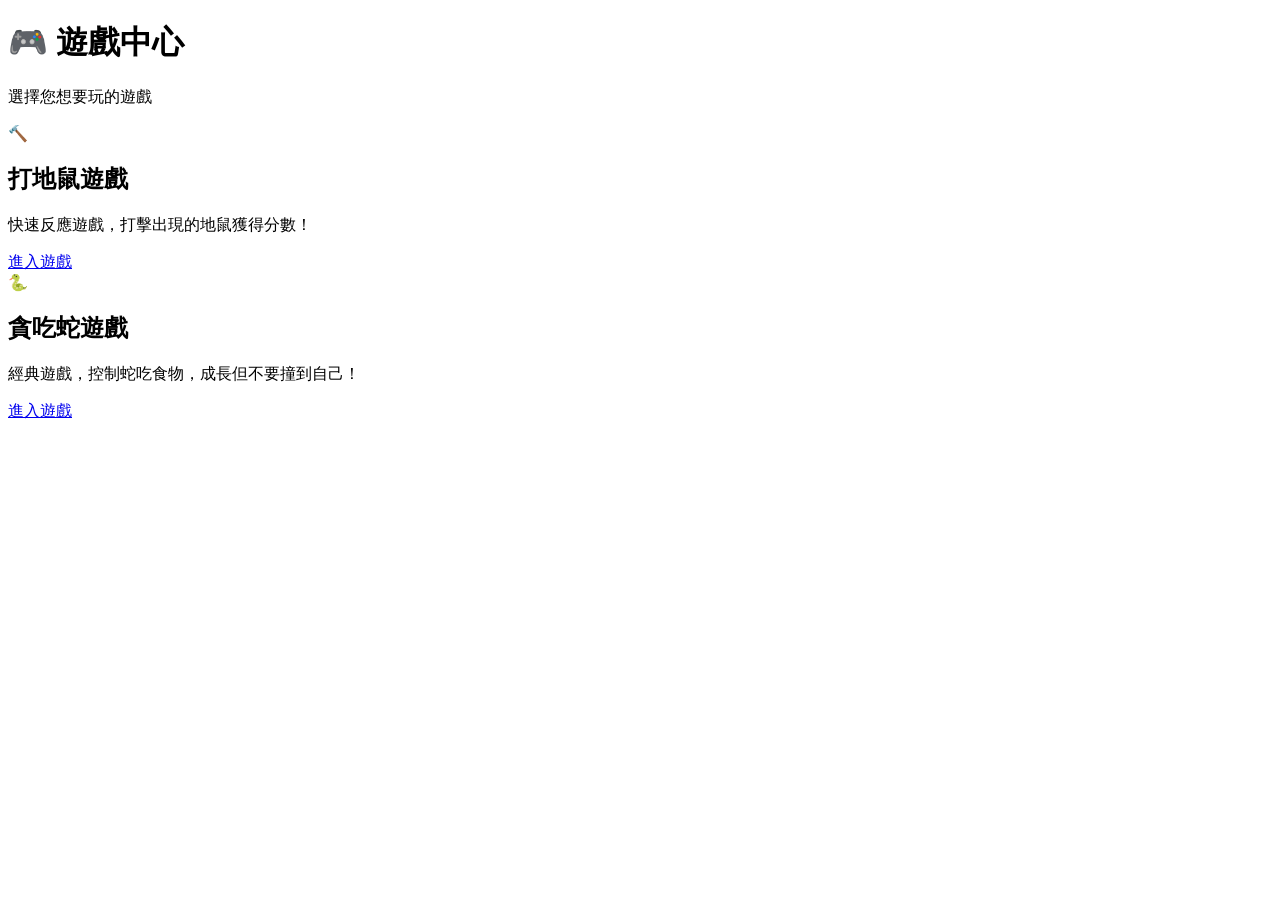
==== index.html @ 68aa4e0b "Add files via upload" ====
<!DOCTYPE html>
<html lang="zh-TW">
<head>
    <meta charset="UTF-8">
    <meta name="viewport" content="width=device-width, initial-scale=1.0">
    <title>遊戲選擇</title>
    <link rel="stylesheet" href="style.css">
</head>
<body>
    <div class="container">
        <h1>🎮 遊戲中心</h1>
        <p class="intro">選擇您想要玩的遊戲</p>
        
        <div class="games-grid">
            <div class="game-card">
                <div class="game-icon">🔨</div>
                <h2>打地鼠遊戲</h2>
                <p>快速反應遊戲，打擊出現的地鼠獲得分數！</p>
                <a href="/1" class="btn">進入遊戲</a>
            </div>
            
            <div class="game-card">
                <div class="game-icon">🐍</div>
                <h2>貪吃蛇遊戲</h2>
                <p>經典遊戲，控制蛇吃食物，成長但不要撞到自己！</p>
                <a href="/2" class="btn">進入遊戲</a>
            </div>
        </div>
    </div>
</body>
</html>
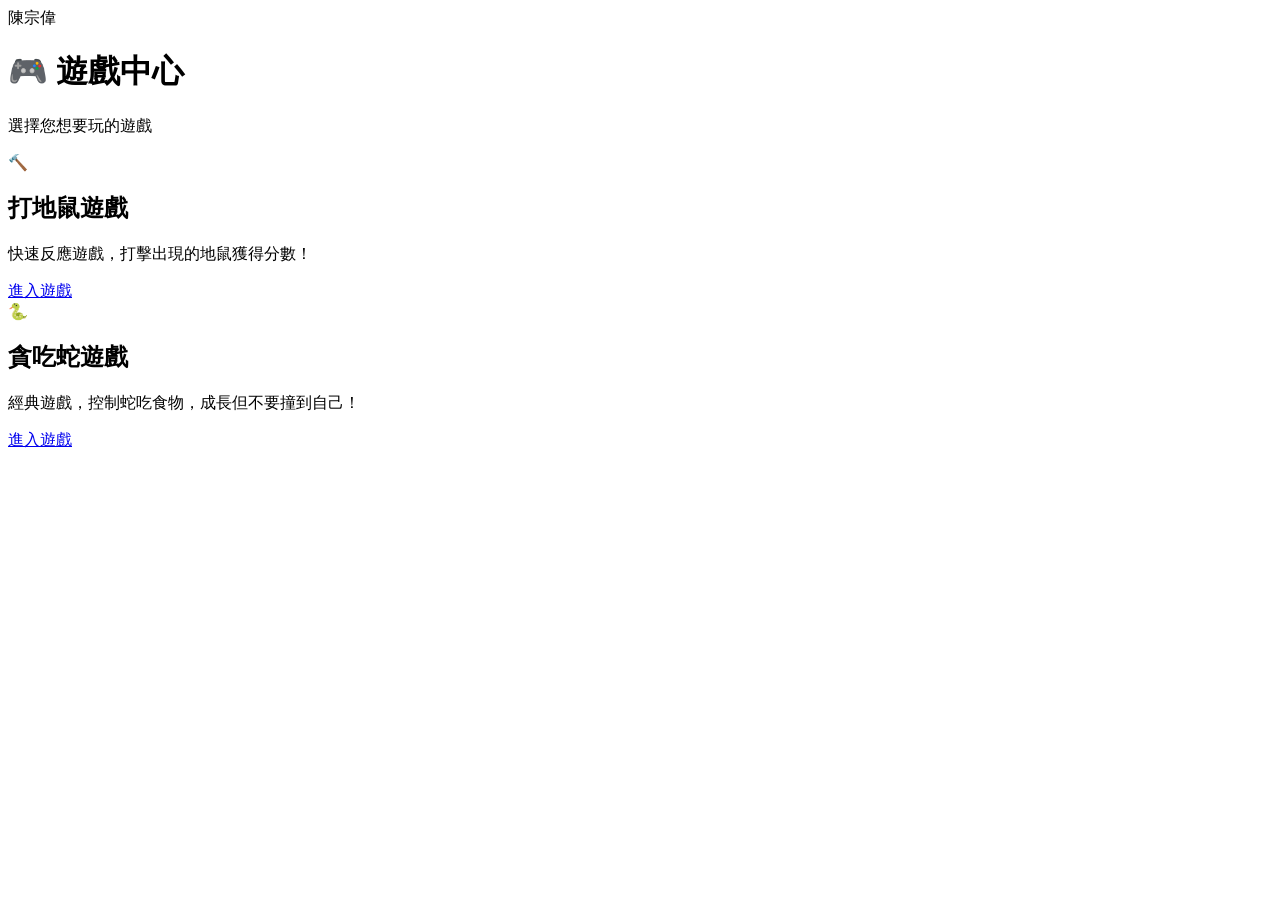
==== commit 9454a878: "Add files via upload" ====
--- a/index.html
+++ b/index.html
@@ -7,23 +7,30 @@
     <link rel="stylesheet" href="style.css">
 </head>
 <body>
+    <div class="name-scroll">陳宗偉</div>
     <div class="container">
         <h1>🎮 遊戲中心</h1>
         <p class="intro">選擇您想要玩的遊戲</p>
         
         <div class="games-grid">
-            <div class="game-card">
-                <div class="game-icon">🔨</div>
-                <h2>打地鼠遊戲</h2>
-                <p>快速反應遊戲，打擊出現的地鼠獲得分數！</p>
-                <a href="/1" class="btn">進入遊戲</a>
+            <div class="game-card game-card-1">
+                <div class="card-background"></div>
+                <div class="card-content">
+                    <div class="game-icon">🔨</div>
+                    <h2>打地鼠遊戲</h2>
+                    <p>快速反應遊戲，打擊出現的地鼠獲得分數！</p>
+                    <a href="/1" class="btn">進入遊戲</a>
+                </div>
             </div>
             
-            <div class="game-card">
-                <div class="game-icon">🐍</div>
-                <h2>貪吃蛇遊戲</h2>
-                <p>經典遊戲，控制蛇吃食物，成長但不要撞到自己！</p>
-                <a href="/2" class="btn">進入遊戲</a>
+            <div class="game-card game-card-2">
+                <div class="card-background"></div>
+                <div class="card-content">
+                    <div class="game-icon">🐍</div>
+                    <h2>貪吃蛇遊戲</h2>
+                    <p>經典遊戲，控制蛇吃食物，成長但不要撞到自己！</p>
+                    <a href="/2" class="btn">進入遊戲</a>
+                </div>
             </div>
         </div>
     </div>
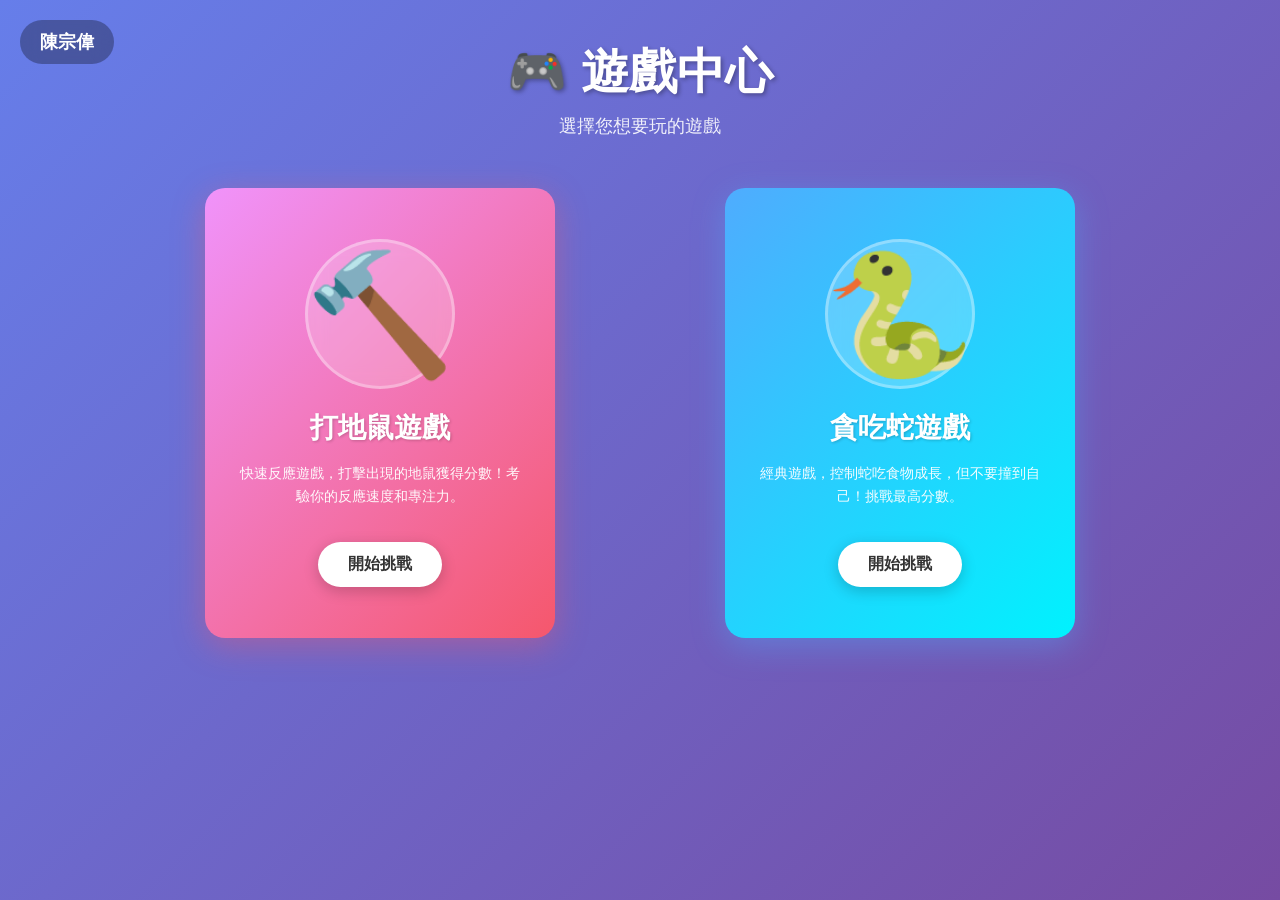
==== commit 429e71fb: "fgdfgfd" ====
--- a/index.html
+++ b/index.html
@@ -18,8 +18,8 @@
                 <div class="card-content">
                     <div class="game-icon">🔨</div>
                     <h2>打地鼠遊戲</h2>
-                    <p>快速反應遊戲，打擊出現的地鼠獲得分數！</p>
-                    <a href="/1" class="btn">進入遊戲</a>
+                    <p>快速反應遊戲，打擊出現的地鼠獲得分數！考驗你的反應速度和專注力。</p>
+                    <a href="https://st0104292-create.github.io/1/" class="btn">開始挑戰</a>
                 </div>
             </div>
             
@@ -28,8 +28,8 @@
                 <div class="card-content">
                     <div class="game-icon">🐍</div>
                     <h2>貪吃蛇遊戲</h2>
-                    <p>經典遊戲，控制蛇吃食物，成長但不要撞到自己！</p>
-                    <a href="/2" class="btn">進入遊戲</a>
+                    <p>經典遊戲，控制蛇吃食物成長，但不要撞到自己！挑戰最高分數。</p>
+                    <a href="https://st0104292-create.github.io/2/" class="btn">開始挑戰</a>
                 </div>
             </div>
         </div>
--- a/style.css
+++ b/style.css
@@ -0,0 +1,206 @@
+* {
+    margin: 0;
+    padding: 0;
+    box-sizing: border-box;
+}
+
+body {
+    font-family: 'Segoe UI', Tahoma, Geneva, Verdana, sans-serif;
+    background: linear-gradient(135deg, #667eea 0%, #764ba2 100%);
+    min-height: 100vh;
+    padding: 40px 20px;
+}
+
+.name-scroll {
+    position: fixed;
+    top: 20px;
+    left: 20px;
+    font-size: 18px;
+    font-weight: bold;
+    color: white;
+    background: rgba(0, 0, 0, 0.3);
+    padding: 10px 20px;
+    border-radius: 50px;
+    backdrop-filter: blur(10px);
+}
+
+.container {
+    max-width: 1000px;
+    margin: 0 auto;
+}
+
+h1 {
+    text-align: center;
+    color: white;
+    font-size: 48px;
+    margin-bottom: 10px;
+    text-shadow: 2px 2px 4px rgba(0, 0, 0, 0.3);
+}
+
+.intro {
+    text-align: center;
+    color: rgba(255, 255, 255, 0.9);
+    font-size: 18px;
+    margin-bottom: 50px;
+}
+
+.games-grid {
+    display: grid;
+    grid-template-columns: repeat(auto-fit, minmax(320px, 1fr));
+    gap: 40px;
+    justify-items: center;
+}
+
+.game-card {
+    position: relative;
+    width: 100%;
+    max-width: 350px;
+    height: 450px;
+    perspective: 1000px;
+}
+
+.card-background {
+    position: absolute;
+    width: 100%;
+    height: 100%;
+    border-radius: 20px;
+    z-index: 1;
+}
+
+.game-card-1 .card-background {
+    background: linear-gradient(135deg, #f093fb 0%, #f5576c 100%);
+    box-shadow: 0 8px 32px rgba(245, 87, 108, 0.4);
+}
+
+.game-card-2 .card-background {
+    background: linear-gradient(135deg, #4facfe 0%, #00f2fe 100%);
+    box-shadow: 0 8px 32px rgba(79, 172, 254, 0.4);
+}
+
+.card-content {
+    position: relative;
+    z-index: 2;
+    width: 100%;
+    height: 100%;
+    display: flex;
+    flex-direction: column;
+    align-items: center;
+    justify-content: center;
+    padding: 40px 30px;
+    color: white;
+    text-align: center;
+    transition: transform 0.3s ease;
+}
+
+.game-card:hover .card-content {
+    transform: translateY(-10px);
+}
+
+.game-icon {
+    font-size: 120px;
+    margin-bottom: 20px;
+    display: flex;
+    align-items: center;
+    justify-content: center;
+    width: 150px;
+    height: 150px;
+    background: rgba(255, 255, 255, 0.2);
+    border-radius: 50%;
+    line-height: 150px;
+    backdrop-filter: blur(10px);
+    border: 3px solid rgba(255, 255, 255, 0.3);
+}
+
+.card-content h2 {
+    font-size: 28px;
+    margin-bottom: 15px;
+    font-weight: bold;
+    text-shadow: 1px 1px 3px rgba(0, 0, 0, 0.2);
+}
+
+.card-content p {
+    font-size: 14px;
+    margin-bottom: 25px;
+    line-height: 1.6;
+    opacity: 0.95;
+}
+
+.btn {
+    display: inline-block;
+    padding: 12px 30px;
+    background: white;
+    color: #333;
+    text-decoration: none;
+    border-radius: 50px;
+    font-weight: bold;
+    transition: all 0.3s ease;
+    box-shadow: 0 4px 15px rgba(0, 0, 0, 0.2);
+    cursor: pointer;
+    border: none;
+    font-size: 16px;
+    margin-top: 10px;
+}
+
+.btn:hover {
+    transform: translateY(-3px);
+    box-shadow: 0 6px 20px rgba(0, 0, 0, 0.3);
+}
+
+.btn:active {
+    transform: translateY(-1px);
+}
+
+@media (max-width: 768px) {
+    h1 {
+        font-size: 36px;
+    }
+
+    .games-grid {
+        grid-template-columns: 1fr;
+        gap: 30px;
+    }
+
+    .game-card {
+        max-width: 100%;
+        height: 400px;
+    }
+
+    .game-icon {
+        font-size: 100px;
+        width: 130px;
+        height: 130px;
+        line-height: 130px;
+    }
+}
+
+@media (max-width: 480px) {
+    body {
+        padding: 20px 15px;
+    }
+
+    h1 {
+        font-size: 28px;
+    }
+
+    .intro {
+        font-size: 14px;
+    }
+
+    .game-card {
+        height: 350px;
+        padding: 20px;
+    }
+
+    .card-content h2 {
+        font-size: 22px;
+    }
+
+    .card-content p {
+        font-size: 12px;
+    }
+
+    .btn {
+        padding: 10px 20px;
+        font-size: 14px;
+    }
+}
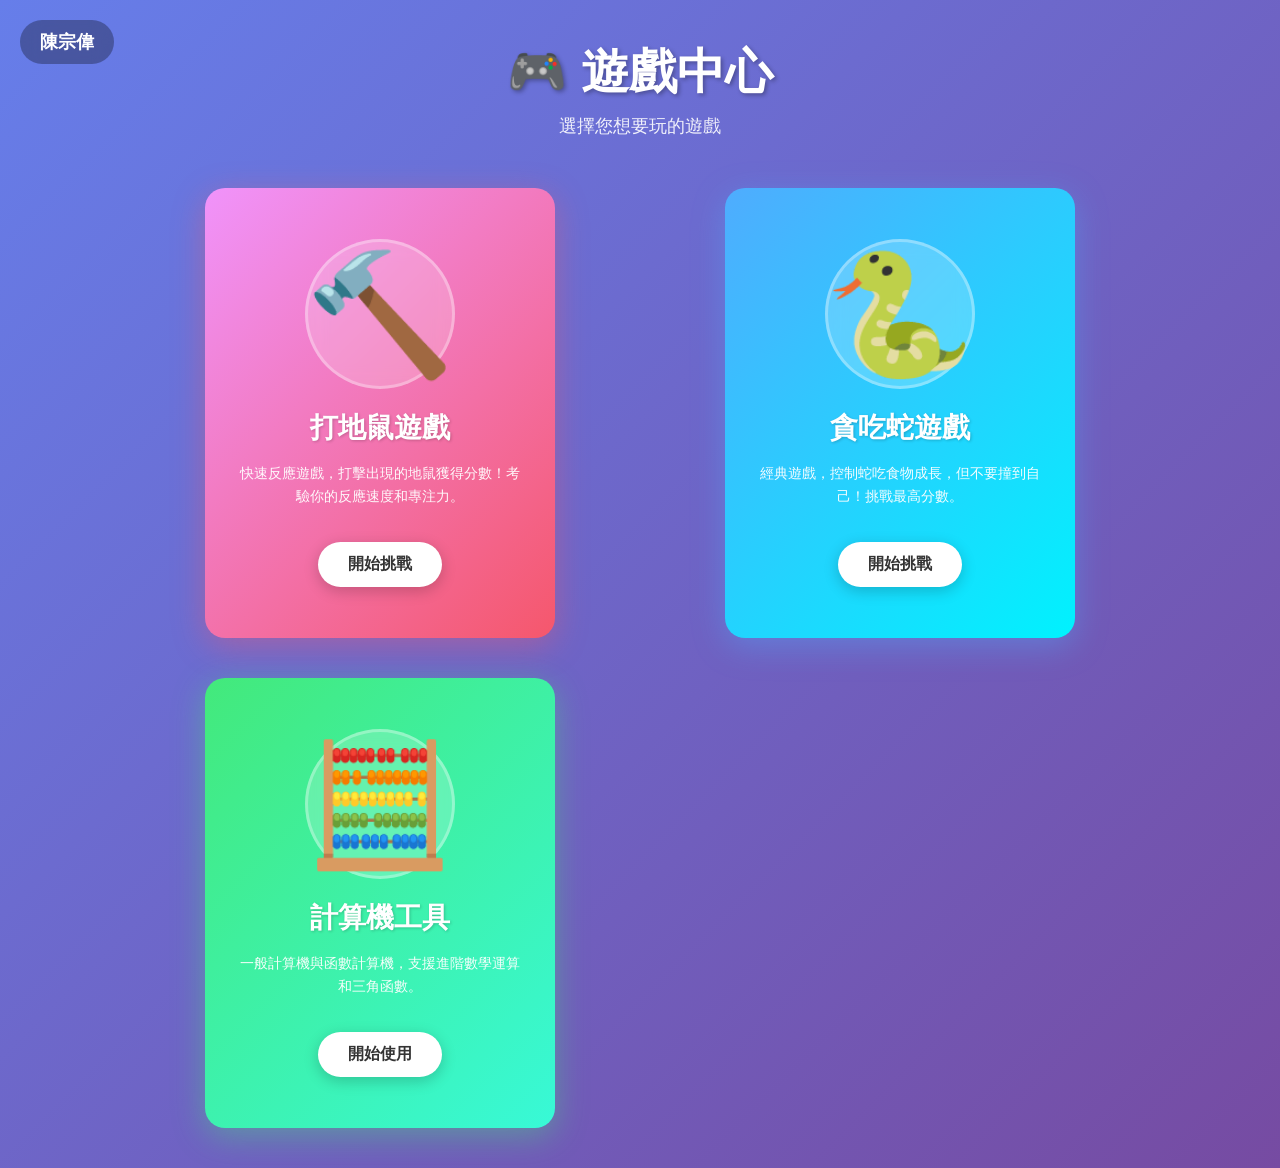
==== commit 0bf2eaf2: "21.2" ====
--- a/index.html
+++ b/index.html
@@ -32,6 +32,16 @@
                     <a href="https://st0104292-create.github.io/2/" class="btn">開始挑戰</a>
                 </div>
             </div>
+
+            <div class="game-card game-card-3">
+                <div class="card-background"></div>
+                <div class="card-content">
+                    <div class="game-icon">🧮</div>
+                    <h2>計算機工具</h2>
+                    <p>一般計算機與函數計算機，支援進階數學運算和三角函數。</p>
+                    <a href="https://st0104292-create.github.io/3/" class="btn">開始使用</a>
+                </div>
+            </div>
         </div>
     </div>
 </body>
--- a/style.css
+++ b/style.css
@@ -75,6 +75,11 @@
 .game-card-2 .card-background {
     background: linear-gradient(135deg, #4facfe 0%, #00f2fe 100%);
     box-shadow: 0 8px 32px rgba(79, 172, 254, 0.4);
+}
+
+.game-card-3 .card-background {
+    background: linear-gradient(135deg, #43e97b 0%, #38f9d7 100%);
+    box-shadow: 0 8px 32px rgba(67, 233, 123, 0.4);
 }
 
 .card-content {
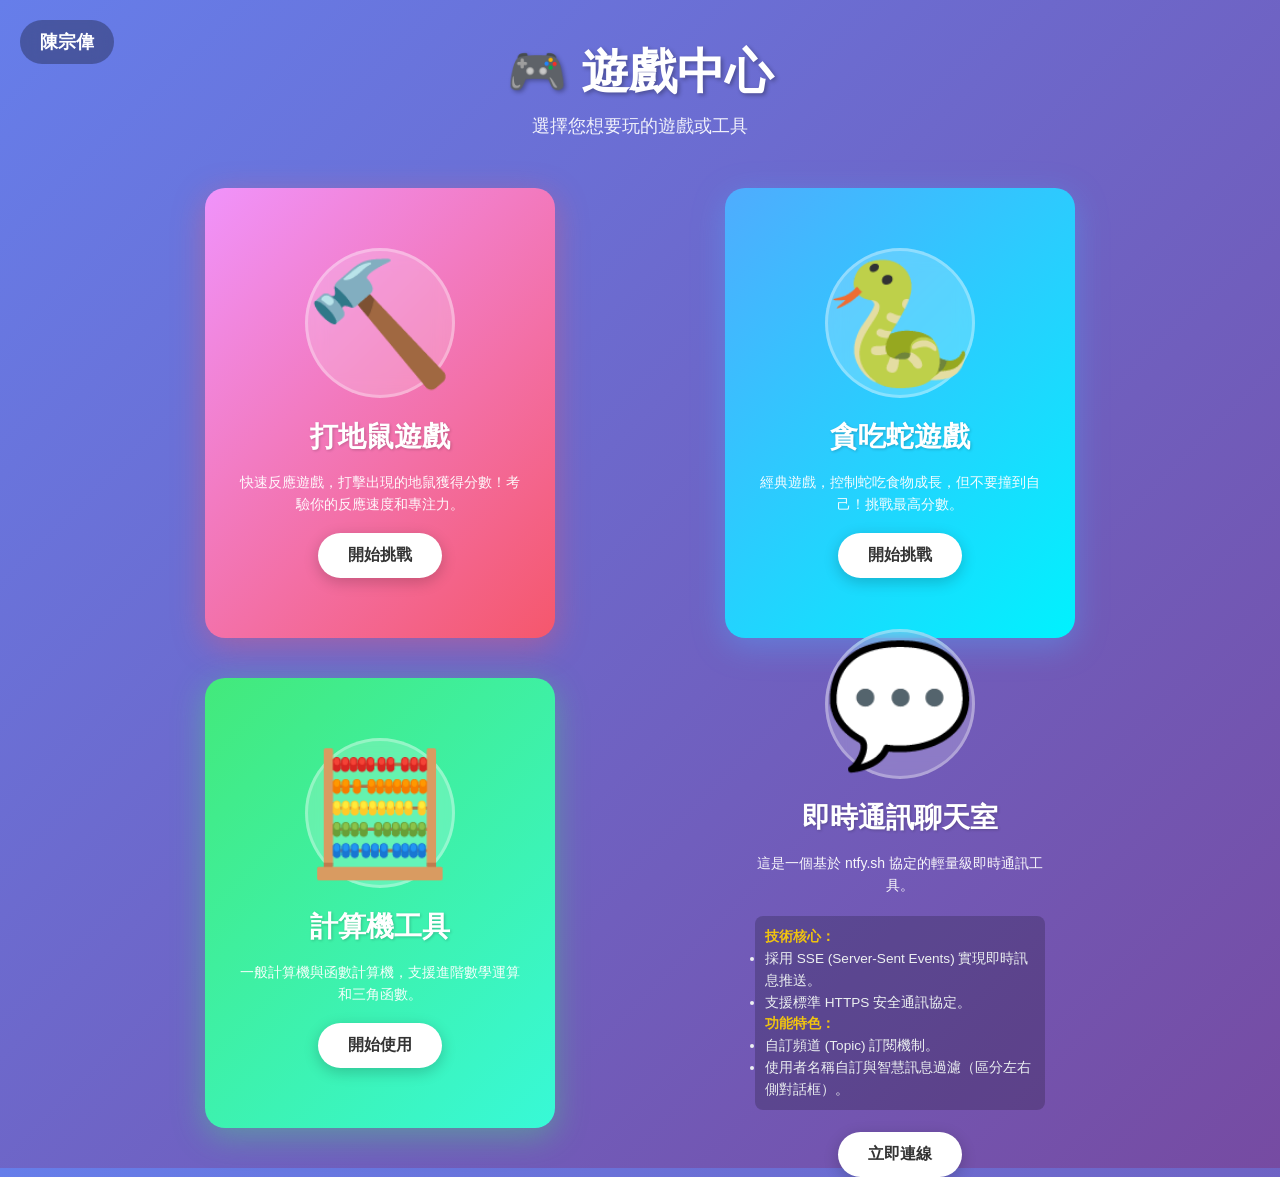
==== commit 4cef0dd5: "Add files via upload" ====
--- a/index.html
+++ b/index.html
@@ -1,48 +1,92 @@
-<!DOCTYPE html>
-<html lang="zh-TW">
-<head>
-    <meta charset="UTF-8">
-    <meta name="viewport" content="width=device-width, initial-scale=1.0">
-    <title>遊戲選擇</title>
-    <link rel="stylesheet" href="style.css">
-</head>
-<body>
-    <div class="name-scroll">陳宗偉</div>
-    <div class="container">
-        <h1>🎮 遊戲中心</h1>
-        <p class="intro">選擇您想要玩的遊戲</p>
-        
-        <div class="games-grid">
-            <div class="game-card game-card-1">
-                <div class="card-background"></div>
-                <div class="card-content">
-                    <div class="game-icon">🔨</div>
-                    <h2>打地鼠遊戲</h2>
-                    <p>快速反應遊戲，打擊出現的地鼠獲得分數！考驗你的反應速度和專注力。</p>
-                    <a href="https://st0104292-create.github.io/1/" class="btn">開始挑戰</a>
-                </div>
-            </div>
-            
-            <div class="game-card game-card-2">
-                <div class="card-background"></div>
-                <div class="card-content">
-                    <div class="game-icon">🐍</div>
-                    <h2>貪吃蛇遊戲</h2>
-                    <p>經典遊戲，控制蛇吃食物成長，但不要撞到自己！挑戰最高分數。</p>
-                    <a href="https://st0104292-create.github.io/2/" class="btn">開始挑戰</a>
-                </div>
-            </div>
-
-            <div class="game-card game-card-3">
-                <div class="card-background"></div>
-                <div class="card-content">
-                    <div class="game-icon">🧮</div>
-                    <h2>計算機工具</h2>
-                    <p>一般計算機與函數計算機，支援進階數學運算和三角函數。</p>
-                    <a href="https://st0104292-create.github.io/3/" class="btn">開始使用</a>
-                </div>
-            </div>
-        </div>
-    </div>
-</body>
-</html>
+<!DOCTYPE html>
+<html lang="zh-TW">
+<head>
+    <meta charset="UTF-8">
+    <meta name="viewport" content="width=device-width, initial-scale=1.0">
+    <title>遊戲中心 - Designed by 陳宗偉</title>
+    <link rel="stylesheet" href="style.css">
+    <style>
+        /* 為了確保新卡片顯示美觀，這裡補充一些針對聊天室卡片的優化樣式 */
+        .game-description {
+            text-align: left;
+            font-size: 0.85em;
+            color: #ecf0f1; /* 假設背景較深，使用淺色字 */
+            margin: 12px 0;
+            line-height: 1.6;
+            background: rgba(0, 0, 0, 0.2);
+            padding: 10px;
+            border-radius: 8px;
+        }
+        .game-description strong {
+            color: #f1c40f;
+        }
+        /* 讓文字在卡片內不要太擁擠 */
+        .card-content p {
+            margin-bottom: 8px;
+        }
+    </style>
+</head>
+<body>
+    <div class="name-scroll">陳宗偉</div>
+    <div class="container">
+        <h1>🎮 遊戲中心</h1>
+        <p class="intro">選擇您想要玩的遊戲或工具</p>
+        
+        <div class="games-grid">
+            <div class="game-card game-card-1">
+                <div class="card-background"></div>
+                <div class="card-content">
+                    <div class="game-icon">🔨</div>
+                    <h2>打地鼠遊戲</h2>
+                    <p>快速反應遊戲，打擊出現的地鼠獲得分數！考驗你的反應速度和專注力。</p>
+                    <a href="https://st0104292-create.github.io/1/" class="btn">開始挑戰</a>
+                </div>
+            </div>
+            
+            <div class="game-card game-card-2">
+                <div class="card-background"></div>
+                <div class="card-content">
+                    <div class="game-icon">🐍</div>
+                    <h2>貪吃蛇遊戲</h2>
+                    <p>經典遊戲，控制蛇吃食物成長，但不要撞到自己！挑戰最高分數。</p>
+                    <a href="https://st0104292-create.github.io/2/" class="btn">開始挑戰</a>
+                </div>
+            </div>
+
+            <div class="game-card game-card-3">
+                <div class="card-background"></div>
+                <div class="card-content">
+                    <div class="game-icon">🧮</div>
+                    <h2>計算機工具</h2>
+                    <p>一般計算機與函數計算機，支援進階數學運算和三角函數。</p>
+                    <a href="https://st0104292-create.github.io/3/" class="btn">開始使用</a>
+                </div>
+            </div>
+
+            <div class="game-card game-card-4">
+                <div class="card-background"></div>
+                <div class="card-content">
+                    <div class="game-icon">💬</div>
+                    <h2>即時通訊聊天室</h2>
+                    <p>這是一個基於 ntfy.sh 協定的輕量級即時通訊工具。</p>
+                    
+                    <div class="game-description">
+                        <strong>技術核心：</strong>
+                        <ul>
+                            <li>採用 SSE (Server-Sent Events) 實現即時訊息推送。</li>
+                            <li>支援標準 HTTPS 安全通訊協定。</li>
+                        </ul>
+                        <strong>功能特色：</strong>
+                        <ul>
+                            <li>自訂頻道 (Topic) 訂閱機制。</li>
+                            <li>使用者名稱自訂與智慧訊息過濾（區分左右側對話框）。</li>
+                        </ul>
+                    </div>
+                    
+                    <a href="https://st0104292-create.github.io/4/" class="btn">立即連線</a>
+                </div>
+            </div>
+        </div>
+    </div>
+</body>
+</html>
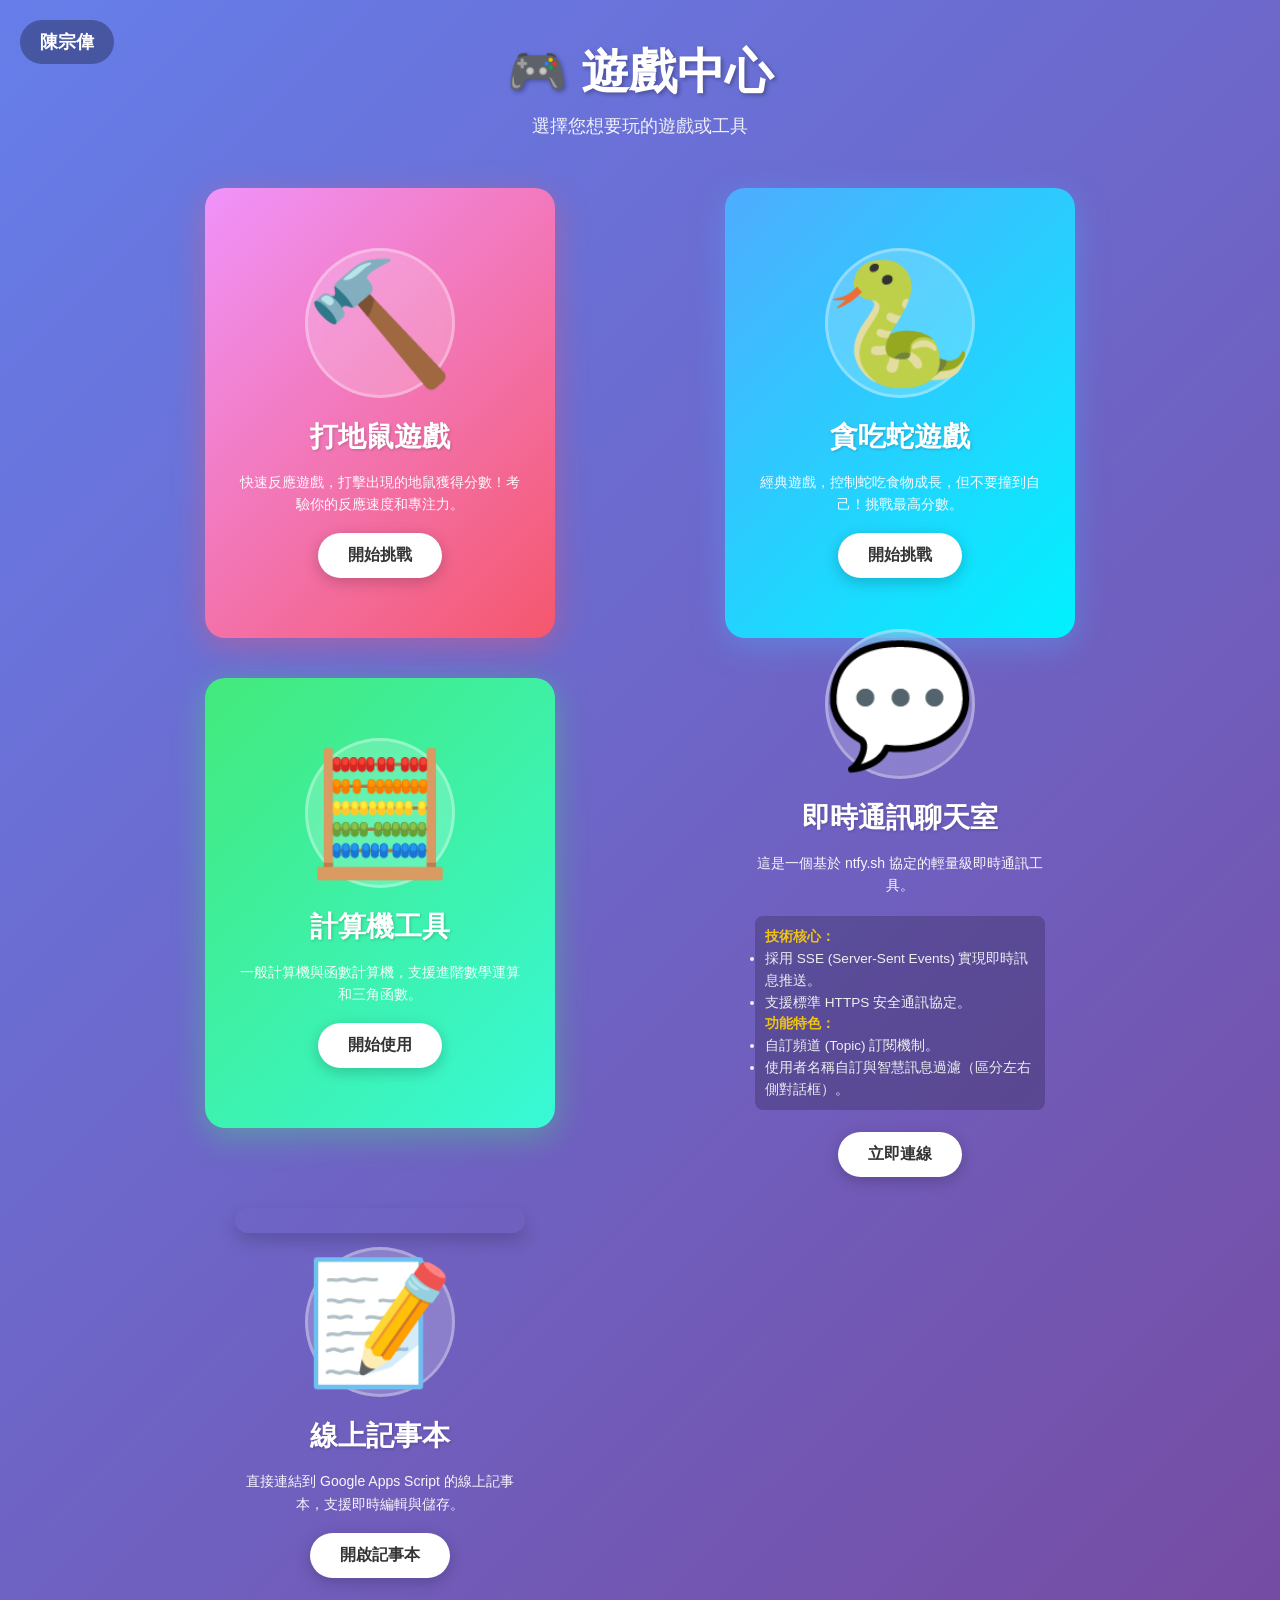
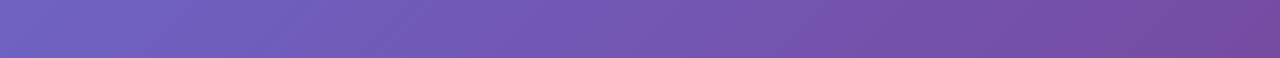
==== commit cc982309: "Add files via upload" ====
--- a/index.html
+++ b/index.html
@@ -19,6 +19,15 @@
         }
         .game-description strong {
             color: #f1c40f;
+        }
+        .game-thumbnail {
+            width: 100%;
+            height: 150px;
+            border-radius: 16px;
+            background-size: cover;
+            background-position: center;
+            margin-bottom: 14px;
+            box-shadow: 0 8px 18px rgba(0, 0, 0, 0.18);
         }
         /* 讓文字在卡片內不要太擁擠 */
         .card-content p {
@@ -86,6 +95,17 @@
                     <a href="https://st0104292-create.github.io/4/" class="btn">立即連線</a>
                 </div>
             </div>
+
+            <div class="game-card game-card-5">
+                <div class="card-background"></div>
+                <div class="card-content">
+                    <div class="game-thumbnail" style="background-image: url('https://via.placeholder.com/400x240?text=%E8%A8%98%E4%BA%8B%E6%9C%AC');"></div>
+                    <div class="game-icon">📝</div>
+                    <h2>線上記事本</h2>
+                    <p>直接連結到 Google Apps Script 的線上記事本，支援即時編輯與儲存。</p>
+                    <a href="https://script.google.com/macros/s/AKfycbylWCXxdBPLrlRTkf1Fg1-TV46JmjO30AJDLdYhVU7yuaPwx3IeX0aiEd6sHK3cObaG/exec" class="btn" target="_blank" rel="noopener">開啟記事本</a>
+                </div>
+            </div>
         </div>
     </div>
 </body>
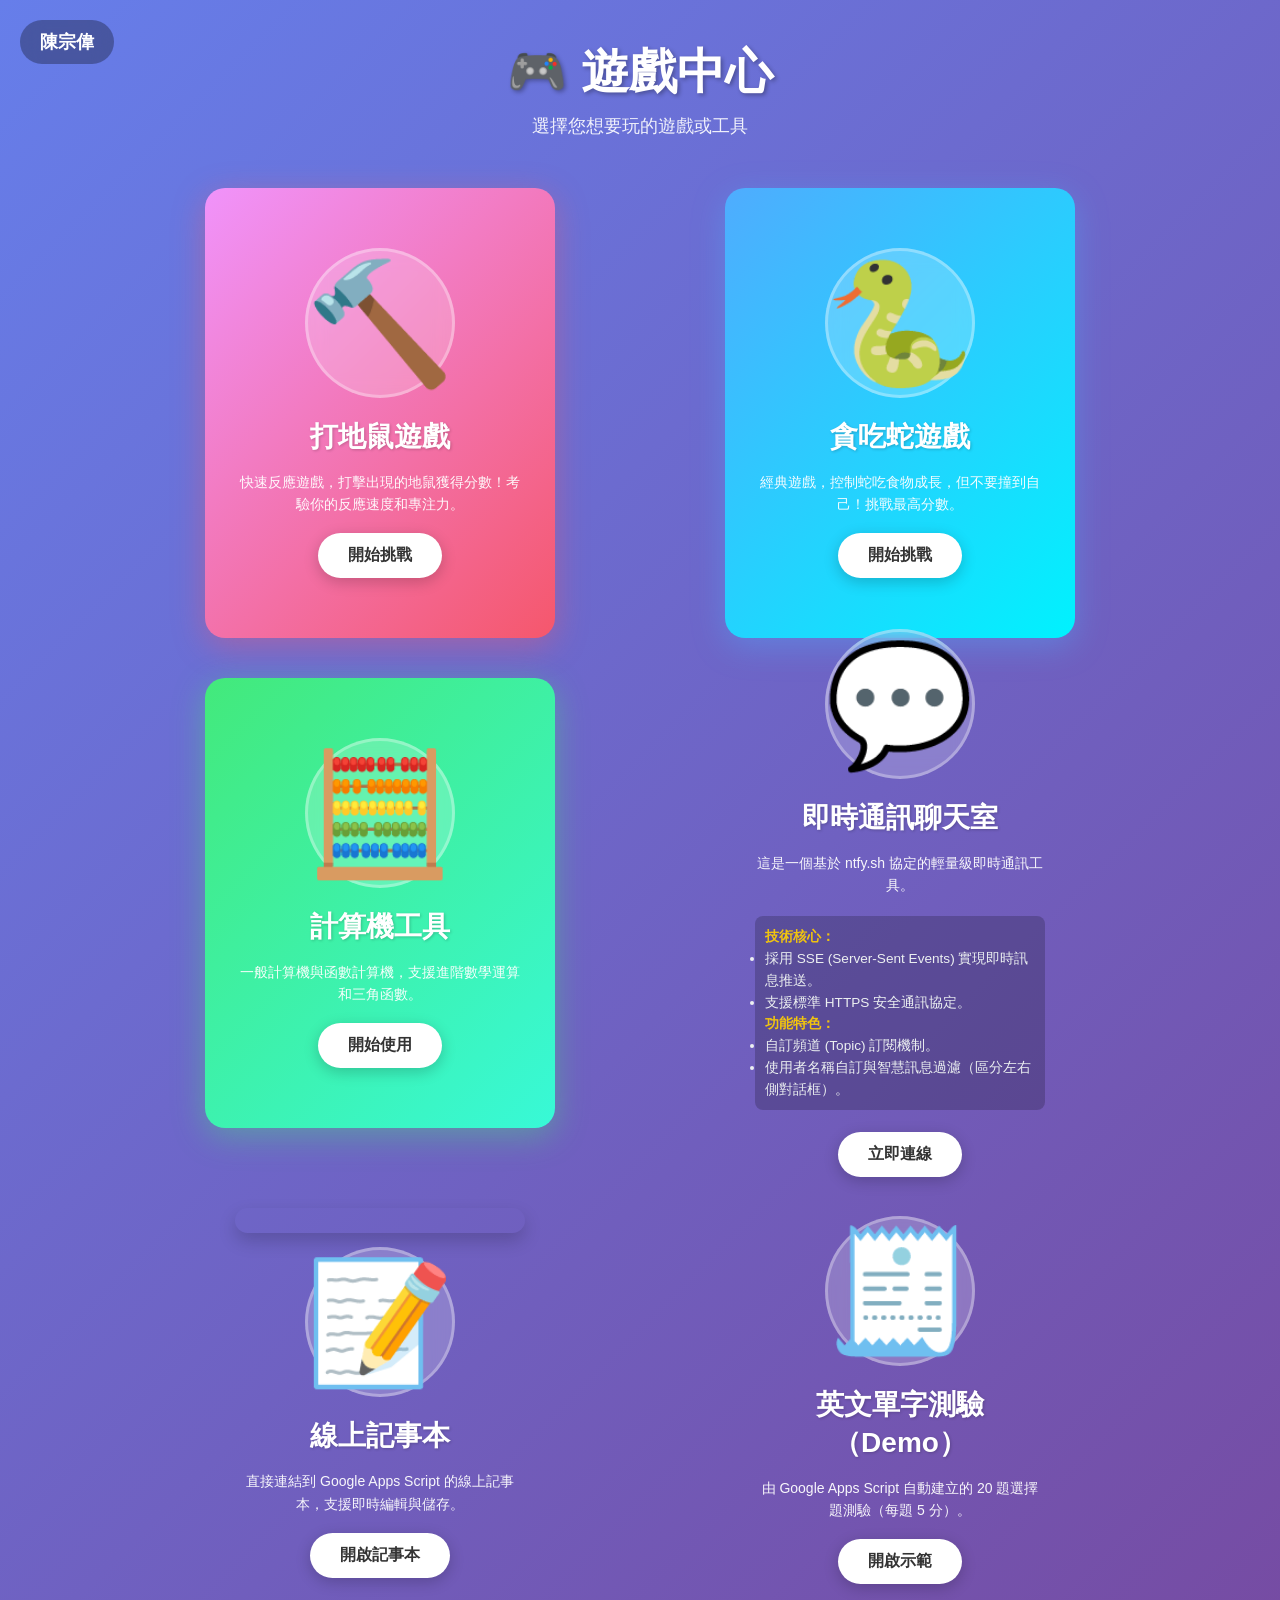
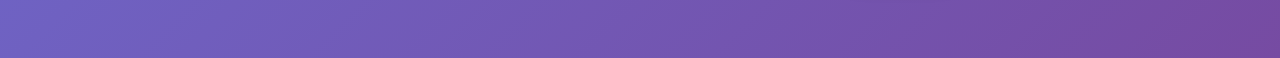
==== commit 406ac01a: "Add files via upload" ====
--- a/index.html
+++ b/index.html
@@ -1,112 +1,123 @@
-<!DOCTYPE html>
-<html lang="zh-TW">
-<head>
-    <meta charset="UTF-8">
-    <meta name="viewport" content="width=device-width, initial-scale=1.0">
-    <title>遊戲中心 - Designed by 陳宗偉</title>
-    <link rel="stylesheet" href="style.css">
-    <style>
-        /* 為了確保新卡片顯示美觀，這裡補充一些針對聊天室卡片的優化樣式 */
-        .game-description {
-            text-align: left;
-            font-size: 0.85em;
-            color: #ecf0f1; /* 假設背景較深，使用淺色字 */
-            margin: 12px 0;
-            line-height: 1.6;
-            background: rgba(0, 0, 0, 0.2);
-            padding: 10px;
-            border-radius: 8px;
-        }
-        .game-description strong {
-            color: #f1c40f;
-        }
-        .game-thumbnail {
-            width: 100%;
-            height: 150px;
-            border-radius: 16px;
-            background-size: cover;
-            background-position: center;
-            margin-bottom: 14px;
-            box-shadow: 0 8px 18px rgba(0, 0, 0, 0.18);
-        }
-        /* 讓文字在卡片內不要太擁擠 */
-        .card-content p {
-            margin-bottom: 8px;
-        }
-    </style>
-</head>
-<body>
-    <div class="name-scroll">陳宗偉</div>
-    <div class="container">
-        <h1>🎮 遊戲中心</h1>
-        <p class="intro">選擇您想要玩的遊戲或工具</p>
-        
-        <div class="games-grid">
-            <div class="game-card game-card-1">
-                <div class="card-background"></div>
-                <div class="card-content">
-                    <div class="game-icon">🔨</div>
-                    <h2>打地鼠遊戲</h2>
-                    <p>快速反應遊戲，打擊出現的地鼠獲得分數！考驗你的反應速度和專注力。</p>
-                    <a href="https://st0104292-create.github.io/1/" class="btn">開始挑戰</a>
-                </div>
-            </div>
-            
-            <div class="game-card game-card-2">
-                <div class="card-background"></div>
-                <div class="card-content">
-                    <div class="game-icon">🐍</div>
-                    <h2>貪吃蛇遊戲</h2>
-                    <p>經典遊戲，控制蛇吃食物成長，但不要撞到自己！挑戰最高分數。</p>
-                    <a href="https://st0104292-create.github.io/2/" class="btn">開始挑戰</a>
-                </div>
-            </div>
-
-            <div class="game-card game-card-3">
-                <div class="card-background"></div>
-                <div class="card-content">
-                    <div class="game-icon">🧮</div>
-                    <h2>計算機工具</h2>
-                    <p>一般計算機與函數計算機，支援進階數學運算和三角函數。</p>
-                    <a href="https://st0104292-create.github.io/3/" class="btn">開始使用</a>
-                </div>
-            </div>
-
-            <div class="game-card game-card-4">
-                <div class="card-background"></div>
-                <div class="card-content">
-                    <div class="game-icon">💬</div>
-                    <h2>即時通訊聊天室</h2>
-                    <p>這是一個基於 ntfy.sh 協定的輕量級即時通訊工具。</p>
-                    
-                    <div class="game-description">
-                        <strong>技術核心：</strong>
-                        <ul>
-                            <li>採用 SSE (Server-Sent Events) 實現即時訊息推送。</li>
-                            <li>支援標準 HTTPS 安全通訊協定。</li>
-                        </ul>
-                        <strong>功能特色：</strong>
-                        <ul>
-                            <li>自訂頻道 (Topic) 訂閱機制。</li>
-                            <li>使用者名稱自訂與智慧訊息過濾（區分左右側對話框）。</li>
-                        </ul>
-                    </div>
-                    
-                    <a href="https://st0104292-create.github.io/4/" class="btn">立即連線</a>
-                </div>
-            </div>
-
-            <div class="game-card game-card-5">
-                <div class="card-background"></div>
-                <div class="card-content">
-                    <div class="game-thumbnail" style="background-image: url('https://via.placeholder.com/400x240?text=%E8%A8%98%E4%BA%8B%E6%9C%AC');"></div>
-                    <div class="game-icon">📝</div>
-                    <h2>線上記事本</h2>
-                    <p>直接連結到 Google Apps Script 的線上記事本，支援即時編輯與儲存。</p>
-                    <a href="https://script.google.com/macros/s/AKfycbylWCXxdBPLrlRTkf1Fg1-TV46JmjO30AJDLdYhVU7yuaPwx3IeX0aiEd6sHK3cObaG/exec" class="btn" target="_blank" rel="noopener">開啟記事本</a>
-                </div>
-            </div>
-        </div>
-    </div>
-</body>
+<!DOCTYPE html>
+<html lang="zh-TW">
+<head>
+    <meta charset="UTF-8">
+    <meta name="viewport" content="width=device-width, initial-scale=1.0">
+    <title>遊戲中心 - Designed by 陳宗偉</title>
+    <link rel="stylesheet" href="style.css">
+    <style>
+        /* 為了確保新卡片顯示美觀，這裡補充一些針對聊天室卡片的優化樣式 */
+        .game-description {
+            text-align: left;
+            font-size: 0.85em;
+            color: #ecf0f1; /* 假設背景較深，使用淺色字 */
+            margin: 12px 0;
+            line-height: 1.6;
+            background: rgba(0, 0, 0, 0.2);
+            padding: 10px;
+            border-radius: 8px;
+        }
+        .game-description strong {
+            color: #f1c40f;
+        }
+        .game-thumbnail {
+            width: 100%;
+            height: 150px;
+            border-radius: 16px;
+            background-size: cover;
+            background-position: center;
+            margin-bottom: 14px;
+            box-shadow: 0 8px 18px rgba(0, 0, 0, 0.18);
+        }
+        /* 讓文字在卡片內不要太擁擠 */
+        .card-content p {
+            margin-bottom: 8px;
+        }
+    </style>
+</head>
+<body>
+    <div class="name-scroll">陳宗偉</div>
+    <div class="container">
+        <h1>🎮 遊戲中心</h1>
+        <p class="intro">選擇您想要玩的遊戲或工具</p>
+        
+        <div class="games-grid">
+            <div class="game-card game-card-1">
+                <div class="card-background"></div>
+                <div class="card-content">
+                    <div class="game-icon">🔨</div>
+                    <h2>打地鼠遊戲</h2>
+                    <p>快速反應遊戲，打擊出現的地鼠獲得分數！考驗你的反應速度和專注力。</p>
+                    <a href="https://st0104292-create.github.io/1/" class="btn">開始挑戰</a>
+                </div>
+            </div>
+            
+            <div class="game-card game-card-2">
+                <div class="card-background"></div>
+                <div class="card-content">
+                    <div class="game-icon">🐍</div>
+                    <h2>貪吃蛇遊戲</h2>
+                    <p>經典遊戲，控制蛇吃食物成長，但不要撞到自己！挑戰最高分數。</p>
+                    <a href="https://st0104292-create.github.io/2/" class="btn">開始挑戰</a>
+                </div>
+            </div>
+
+            <div class="game-card game-card-3">
+                <div class="card-background"></div>
+                <div class="card-content">
+                    <div class="game-icon">🧮</div>
+                    <h2>計算機工具</h2>
+                    <p>一般計算機與函數計算機，支援進階數學運算和三角函數。</p>
+                    <a href="https://st0104292-create.github.io/3/" class="btn">開始使用</a>
+                </div>
+            </div>
+
+            <div class="game-card game-card-4">
+                <div class="card-background"></div>
+                <div class="card-content">
+                    <div class="game-icon">💬</div>
+                    <h2>即時通訊聊天室</h2>
+                    <p>這是一個基於 ntfy.sh 協定的輕量級即時通訊工具。</p>
+                    
+                    <div class="game-description">
+                        <strong>技術核心：</strong>
+                        <ul>
+                            <li>採用 SSE (Server-Sent Events) 實現即時訊息推送。</li>
+                            <li>支援標準 HTTPS 安全通訊協定。</li>
+                        </ul>
+                        <strong>功能特色：</strong>
+                        <ul>
+                            <li>自訂頻道 (Topic) 訂閱機制。</li>
+                            <li>使用者名稱自訂與智慧訊息過濾（區分左右側對話框）。</li>
+                        </ul>
+                    </div>
+                    
+                    <a href="https://st0104292-create.github.io/4/" class="btn">立即連線</a>
+                </div>
+            </div>
+
+            <div class="game-card game-card-5">
+                <div class="card-background"></div>
+                <div class="card-content">
+                    <div class="game-thumbnail" style="background-image: url('https://via.placeholder.com/400x240?text=%E8%A8%98%E4%BA%8B%E6%9C%AC');"></div>
+                    <div class="game-icon">📝</div>
+                    <h2>線上記事本</h2>
+                    <p>直接連結到 Google Apps Script 的線上記事本，支援即時編輯與儲存。</p>
+                    <a href="https://script.google.com/macros/s/AKfycbylWCXxdBPLrlRTkf1Fg1-TV46JmjO30AJDLdYhVU7yuaPwx3IeX0aiEd6sHK3cObaG/exec" class="btn" target="_blank" rel="noopener">開啟記事本</a>
+                </div>
+            </div>
+            
+            <div class="game-card game-card-6">
+                <div class="card-background"></div>
+                <div class="card-content">
+                    <div class="game-thumbnail" style="background-image: url('https://via.placeholder.com/400x240?text=Quiz+Demo');"></div>
+                    <div class="game-icon">🧾</div>
+                    <h2>英文單字測驗（Demo）</h2>
+                    <p>由 Google Apps Script 自動建立的 20 題選擇題測驗（每題 5 分）。</p>
+                    <a href="https://script.google.com/macros/s/AKfycby9YsUTxJQfWfAUSl1Vcvua_jkMf1thho2sjAC_Y7I/dev" class="btn" target="_blank" rel="noopener">開啟示範</a>
+                </div>
+            </div>
+        </div>
+    </div>
+</body>
 </html>
